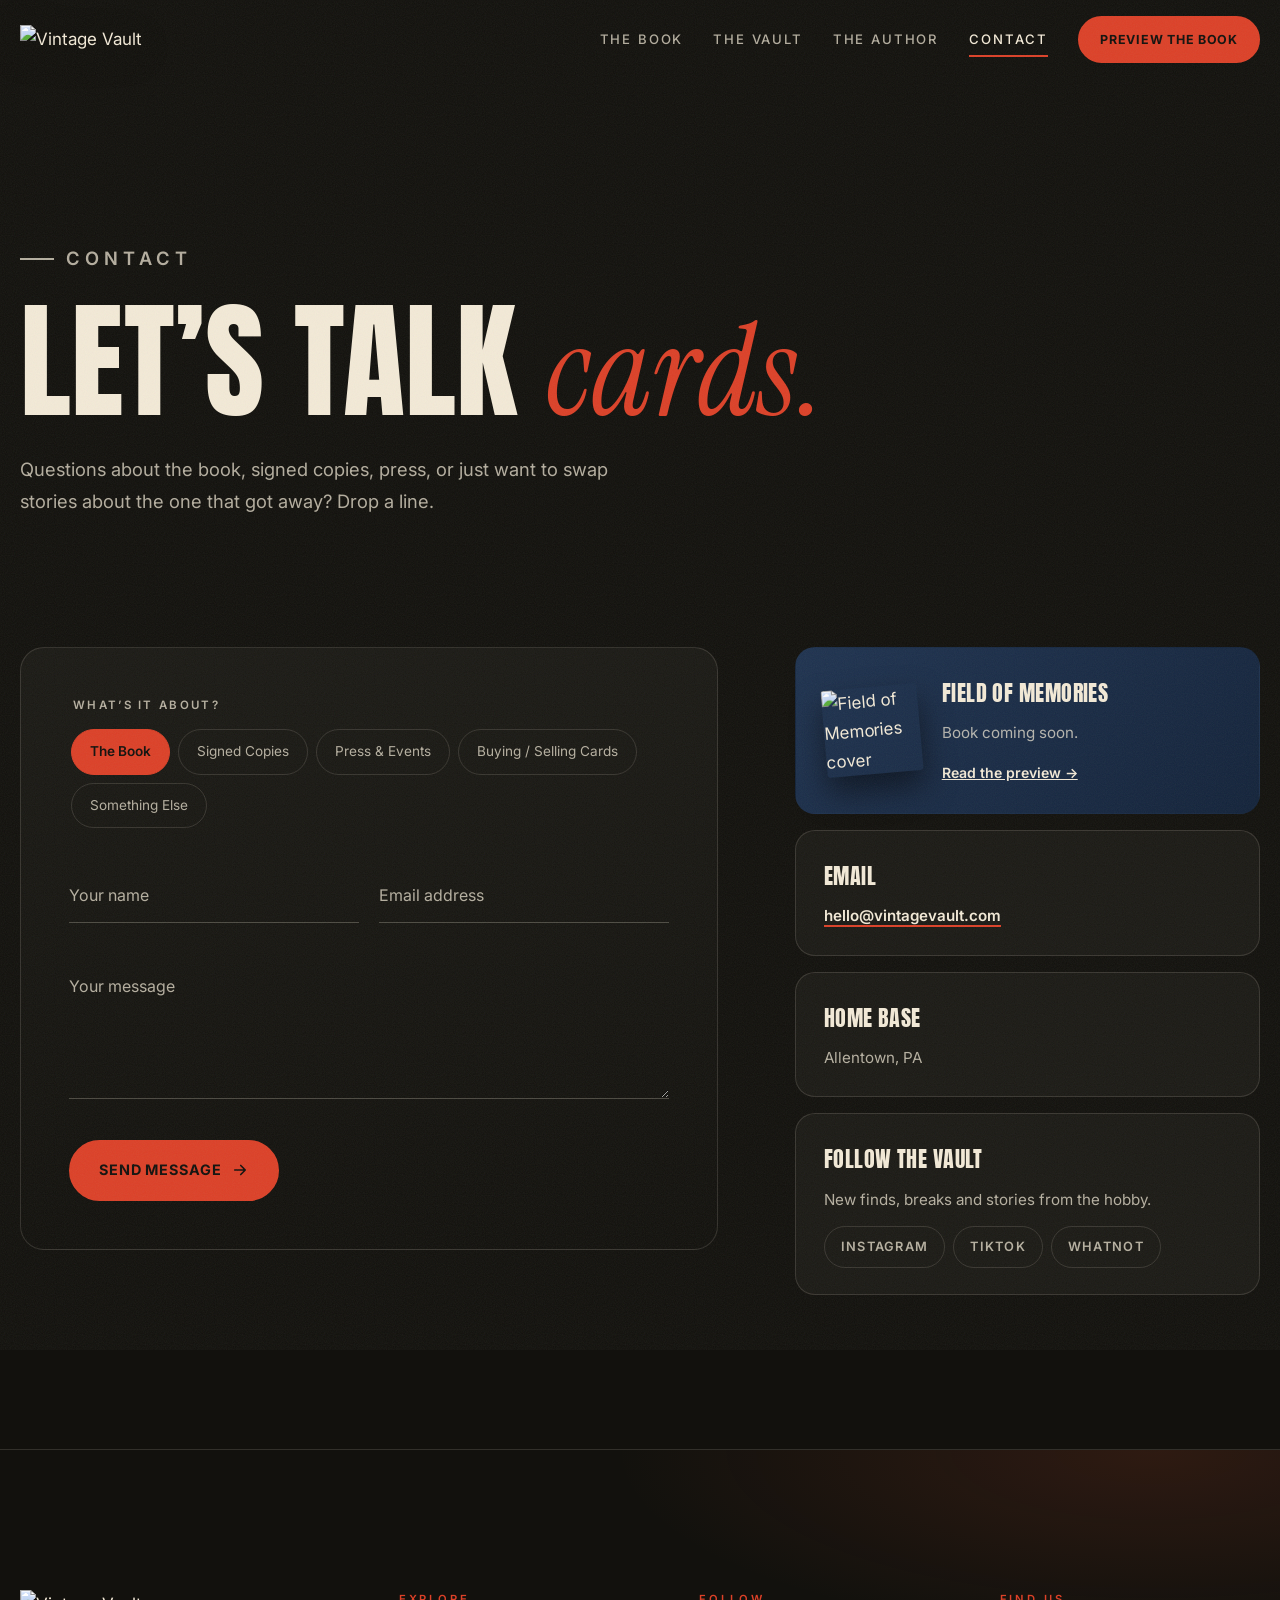
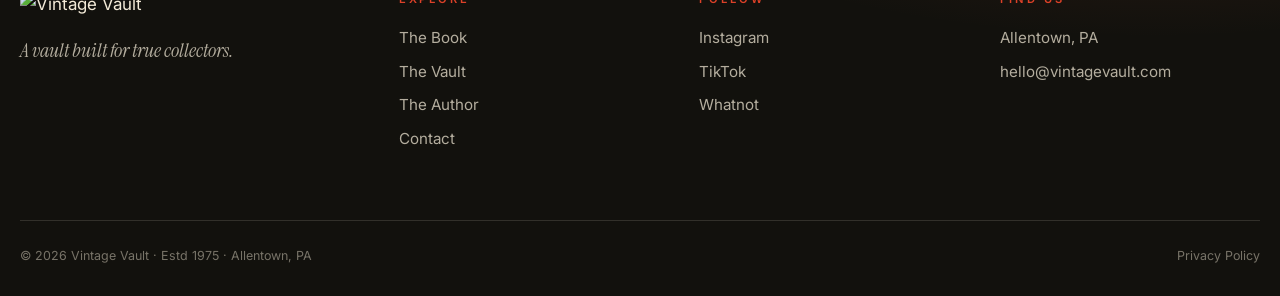
==== contact.html @ 449751b3 "Add files via upload" ====
<!doctype html>
<html lang="en">
<head>
  <meta charset="utf-8">
  <meta name="viewport" content="width=device-width, initial-scale=1">
  <title>Contact — Field of Memories | Vintage Vault</title>
  <meta name="description" content="Get in touch with Vintage Vault about Field of Memories — book questions, signed copies, press and collecting.">
  <meta name="theme-color" content="#12110d">
  <link rel="icon" href="Assets/web/favicon.png">
  <link rel="preconnect" href="https://fonts.googleapis.com">
  <link rel="preconnect" href="https://fonts.gstatic.com" crossorigin>
  <link href="https://fonts.googleapis.com/css2?family=Anton&family=Instrument+Serif:ital@0;1&family=Inter:wght@400;500;600;700&display=swap" rel="stylesheet">
  <link rel="stylesheet" href="styles.css">
</head>
<body>

  <header class="site-header">
    <div class="wrap">
      <a class="brand" href="index.html" aria-label="Vintage Vault home">
        <img src="Assets/web/vv-badge.png" alt="Vintage Vault">
      </a>
      <button class="menu-toggle" aria-label="Open menu" aria-expanded="false" aria-controls="nav">
        <svg viewBox="0 0 24 24" fill="none" stroke="currentColor" stroke-width="2" stroke-linecap="round"><path d="M4 7h16M4 12h16M4 17h16"/></svg>
      </button>
      <nav class="nav" id="nav">
        <a href="index.html#book">The Book</a>
        <a href="index.html#vault">The Vault</a>
        <a href="index.html#author">The Author</a>
        <a href="contact.html" aria-current="page">Contact</a>
        <a class="btn" href="https://www.dropbox.com/scl/fi/o3pmnzwro0rqeu3ep0iyh/FieldofMemories_TEASER.pdf?rlkey=s6azhcti1goe1i5dv93gu29vc&st=ecki05bc&dl=0" target="_blank" rel="noopener">Preview the Book</a>
      </nav>
    </div>
  </header>

  <main>
    <section class="page-hero">
      <div class="bg" style="background-image:url('https://images.squarespace-cdn.com/content/v1/690228b440f75e406c0a7e07/524ca3c7-4ec6-43af-a282-f2e9a9daa5c9/philip-strong-4JJiKVUoGm8-unsplash.jpg?format=2500w')"></div>
      <div class="wrap">
        <p class="kicker reveal">Contact</p>
        <h1 class="reveal d1">Let’s talk <em>cards.</em></h1>
        <p class="reveal d2">Questions about the book, signed copies, press, or just want to swap stories about the one that got away? Drop a line.</p>
      </div>
    </section>

    <section class="section" style="padding-top:20px">
      <div class="wrap contact-grid">
        <div>
          <!-- TODO: connect to a form service (e.g. Formspree) — set action="https://formspree.io/f/XXXX" method="POST" and remove data-demo-form -->
          <form class="contact-form reveal" data-demo-form data-success="Thanks! Your message is in the dugout — we’ll get back to you soon.">
            <fieldset class="topics">
              <legend>What’s it about?</legend>
              <label><input type="radio" name="topic" value="The book" checked><span>The Book</span></label>
              <label><input type="radio" name="topic" value="Signed copies"><span>Signed Copies</span></label>
              <label><input type="radio" name="topic" value="Press & events"><span>Press &amp; Events</span></label>
              <label><input type="radio" name="topic" value="Buying / selling cards"><span>Buying / Selling Cards</span></label>
              <label><input type="radio" name="topic" value="Something else"><span>Something Else</span></label>
            </fieldset>

            <div class="field-row">
              <div class="field">
                <input id="name" name="name" type="text" placeholder=" " required autocomplete="name">
                <label for="name">Your name</label>
              </div>
              <div class="field">
                <input id="email" name="email" type="email" placeholder=" " required autocomplete="email">
                <label for="email">Email address</label>
              </div>
            </div>
            <div class="field">
              <textarea id="message" name="message" placeholder=" " required></textarea>
              <label for="message">Your message</label>
            </div>
            <button class="btn" type="submit">
              Send Message
              <svg viewBox="0 0 24 24" fill="none" stroke="currentColor" stroke-width="2.2" stroke-linecap="round" stroke-linejoin="round"><path d="M5 12h14M13 6l6 6-6 6"/></svg>
            </button>
          </form>
          <p class="form-msg" role="status" aria-live="polite"></p>
        </div>

        <aside class="contact-side">
          <div class="side-card book reveal d1">
            <img src="https://images.squarespace-cdn.com/content/v1/690228b440f75e406c0a7e07/e2e58f80-d996-4e9e-abbd-c59428d1582c/FieldofMemories_Cover_v04_RGB.jpg?format=300w" alt="Field of Memories cover">
            <div>
              <h3>Field of Memories</h3>
              <p>Book coming soon.</p>
              <a href="https://www.dropbox.com/scl/fi/o3pmnzwro0rqeu3ep0iyh/FieldofMemories_TEASER.pdf?rlkey=s6azhcti1goe1i5dv93gu29vc&st=ecki05bc&dl=0" target="_blank" rel="noopener">Read the preview →</a>
            </div>
          </div>
          <div class="side-card reveal d2">
            <h3>Email</h3>
            <p><a class="big" href="mailto:hello@vintagevault.com">hello@vintagevault.com</a></p>
          </div>
          <div class="side-card reveal d2">
            <h3>Home Base</h3>
            <p>Allentown, PA</p>
          </div>
          <div class="side-card reveal d3">
            <h3>Follow the Vault</h3>
            <p>New finds, breaks and stories from the hobby.</p>
            <ul class="socials">
              <li><a href="#" data-todo="instagram">Instagram</a></li>
              <li><a href="#" data-todo="tiktok">TikTok</a></li>
              <li><a href="https://www.whatnot.com/s/THfKXav6" target="_blank" rel="noopener">Whatnot</a></li>
            </ul>
          </div>
        </aside>
      </div>
    </section>
  </main>

  <footer class="site-footer">
    <div class="wrap">
      <div class="footer-main" style="padding-top:0">
        <div>
          <img class="footer-badge" src="Assets/web/vv-badge.png" alt="Vintage Vault">
          <p class="tagline">A vault built for true collectors.</p>
        </div>
        <div>
          <h4>Explore</h4>
          <ul>
            <li><a href="index.html#book">The Book</a></li>
            <li><a href="index.html#vault">The Vault</a></li>
            <li><a href="index.html#author">The Author</a></li>
            <li><a href="contact.html">Contact</a></li>
          </ul>
        </div>
        <div>
          <h4>Follow</h4>
          <ul>
            <li><a href="#" data-todo="instagram">Instagram</a></li>
            <li><a href="#" data-todo="tiktok">TikTok</a></li>
            <li><a href="https://www.whatnot.com/s/THfKXav6" target="_blank" rel="noopener">Whatnot</a></li>
          </ul>
        </div>
        <div>
          <h4>Find Us</h4>
          <ul>
            <li>Allentown, PA</li>
            <li><a href="mailto:hello@vintagevault.com">hello@vintagevault.com</a></li>
          </ul>
        </div>
      </div>
      <div class="footer-bottom">
        <span>© <span data-year></span> Vintage Vault · Estd 1975 · Allentown, PA</span>
        <a href="#">Privacy Policy</a>
      </div>
    </div>
  </footer>

  <script src="main.js"></script>
</body>
</html>
---- styles.css ----
/* ==========================================================
   Vintage Vault — Field of Memories
   Night-game theme: dark stadium, cream card stock, VV red.
   ========================================================== */

:root {
  --night: #12110d;
  --night-2: #1b1a15;
  --night-3: #25231c;
  --cream: #f3ead7;
  --cream-dim: rgba(243, 234, 215, 0.72);
  --cream-faint: rgba(243, 234, 215, 0.14);
  --red: #dc4128;          /* Vintage Vault red (from logo) */
  --red-hot: #ee5a3c;
  --vv-cream: #e0cfb9;     /* Vintage Vault cream (from logo) */
  --navy: #1f3350;         /* book cover navy */
  --gold: #e9c46a;

  --display: "Anton", "Impact", sans-serif;
  --serif: "Instrument Serif", Georgia, serif;
  --sans: "Inter", system-ui, -apple-system, sans-serif;

  --wrap: 1240px;
  --ease: cubic-bezier(.2, .7, .2, 1);
}

*, *::before, *::after { box-sizing: border-box; }
html { scroll-behavior: smooth; }
body {
  margin: 0;
  background: var(--night);
  color: var(--cream);
  font-family: var(--sans);
  font-size: 17px;
  line-height: 1.7;
  -webkit-font-smoothing: antialiased;
  overflow-x: hidden;
}
img { max-width: 100%; height: auto; display: block; }
a { color: inherit; }
button { font: inherit; }

/* Film grain over everything */
body::after {
  content: "";
  position: fixed;
  inset: -50%;
  pointer-events: none;
  z-index: 100;
  opacity: .07;
  background-image: url("data:image/svg+xml,%3Csvg xmlns='http://www.w3.org/2000/svg' width='160' height='160'%3E%3Cfilter id='n'%3E%3CfeTurbulence type='fractalNoise' baseFrequency='.9' numOctaves='3' stitchTiles='stitch'/%3E%3C/filter%3E%3Crect width='100%25' height='100%25' filter='url(%23n)'/%3E%3C/svg%3E");
  animation: grain 1.2s steps(6) infinite;
}
@keyframes grain {
  0% { transform: translate(0, 0); }
  20% { transform: translate(-3%, 2%); }
  40% { transform: translate(2%, -3%); }
  60% { transform: translate(-2%, -1%); }
  80% { transform: translate(3%, 3%); }
}

.wrap { width: min(var(--wrap), 100% - 40px); margin-inline: auto; }

/* ---------- Type helpers ---------- */
.kicker {
  display: inline-flex;
  align-items: center;
  gap: 12px;
  font-size: .74rem;
  font-weight: 600;
  letter-spacing: .28em;
  text-transform: uppercase;
  color: var(--red);
  margin: 0 0 30px;
}
.kicker::before { content: ""; width: 34px; height: 2px; background: currentColor; }

.headline {
  font-family: var(--display);
  font-weight: 400;
  text-transform: uppercase;
  line-height: .92;
  letter-spacing: .005em;
  font-size: clamp(2.8rem, 6.4vw, 5.6rem);
  margin: 0;
}
.headline em {
  font-family: var(--serif);
  font-style: italic;
  text-transform: none;
  color: var(--red);
  letter-spacing: 0;
  font-size: 1.06em;
}

/* ---------- Buttons ---------- */
.btn {
  --bg: var(--red);
  display: inline-flex;
  align-items: center;
  gap: 10px;
  padding: 16px 28px;
  border-radius: 999px;
  background: var(--bg);
  color: var(--night);
  font-weight: 700;
  font-size: .9rem;
  letter-spacing: .06em;
  text-transform: uppercase;
  text-decoration: none;
  border: 2px solid var(--bg);
  cursor: pointer;
  transition: transform .25s var(--ease), background .25s, color .25s, box-shadow .25s;
}
.btn:hover { transform: translateY(-2px); background: var(--red-hot); border-color: var(--red-hot); box-shadow: 0 12px 30px -10px rgba(216, 81, 47, .7); }
.btn svg { width: 18px; height: 18px; transition: transform .25s var(--ease); }
.btn:hover svg { transform: translateX(3px); }
.btn-line { background: transparent; color: var(--cream); border-color: var(--cream-faint); }
.btn-line:hover { background: var(--cream); color: var(--night); border-color: var(--cream); box-shadow: none; }

/* ---------- Header ---------- */
.site-header {
  position: fixed;
  inset: 0 0 auto 0;
  z-index: 50;
  padding: 16px 0;
  transition: background .35s, padding .35s, backdrop-filter .35s;
}
.site-header.scrolled {
  background: rgba(18, 17, 13, .82);
  backdrop-filter: blur(14px);
  -webkit-backdrop-filter: blur(14px);
  padding: 8px 0;
  border-bottom: 1px solid var(--cream-faint);
}
.site-header .wrap { display: flex; align-items: center; justify-content: space-between; gap: 24px; }
.brand { display: flex; align-items: center; gap: 14px; text-decoration: none; }
.brand img { width: 170px; height: auto; transition: width .45s var(--ease); filter: drop-shadow(0 8px 18px rgba(0,0,0,.45)); }
.scrolled .brand img { width: 84px; filter: none; }
.brand span {
  font-size: .7rem;
  letter-spacing: .24em;
  text-transform: uppercase;
  color: var(--cream-dim);
  line-height: 1.4;
}
.nav { display: flex; align-items: center; gap: 30px; }
.nav a:not(.btn) {
  text-decoration: none;
  font-size: .82rem;
  font-weight: 500;
  letter-spacing: .14em;
  text-transform: uppercase;
  color: var(--cream-dim);
  position: relative;
  transition: color .2s;
}
.nav a:not(.btn)::after {
  content: "";
  position: absolute; left: 0; right: 0; bottom: -6px;
  height: 2px; background: var(--red);
  transform: scaleX(0); transform-origin: left;
  transition: transform .3s var(--ease);
}
.nav a:not(.btn):hover, .nav a[aria-current="page"] { color: var(--cream); }
.nav a:not(.btn):hover::after, .nav a[aria-current="page"]::after { transform: scaleX(1); }
.nav .btn { padding: 11px 20px; font-size: .78rem; }

.menu-toggle { display: none; background: none; border: 0; color: var(--cream); padding: 8px; cursor: pointer; }
.menu-toggle svg { width: 28px; height: 28px; }

@media (max-width: 900px) {
  .brand span { display: none; }
  .menu-toggle { display: block; }
  .nav {
    position: absolute;
    top: calc(100% + 6px); left: 20px; right: 20px;
    flex-direction: column; align-items: stretch; gap: 2px;
    background: var(--night-2);
    border: 1px solid var(--cream-faint);
    border-radius: 16px;
    padding: 14px;
    box-shadow: 0 30px 60px rgba(0,0,0,.5);
    display: none;
  }
  .nav.open { display: flex; }
  .nav a:not(.btn) { padding: 12px; }
  .nav a:not(.btn)::after { display: none; }
  .nav .btn { justify-content: center; margin-top: 8px; }
}

/* ---------- Hero ---------- */
.hero {
  position: relative;
  min-height: 100vh;
  min-height: 100svh;
  display: flex;
  align-items: center;
  overflow: hidden;
  isolation: isolate;
}
.hero-bg {
  position: absolute; inset: -4%;
  z-index: -2;
  background-size: cover;
  background-position: center 35%;
  filter: grayscale(1) contrast(1.15) brightness(.55);
  transform: scale(1.06);
  animation: drift 26s ease-in-out infinite alternate;
}
@keyframes drift { to { transform: scale(1.14) translate(-1.5%, -1%); } }
.hero::before {
  /* stadium light glow + vignette */
  content: "";
  position: absolute; inset: 0; z-index: -1;
  background:
    radial-gradient(60% 50% at 72% 18%, rgba(255, 214, 160, .20), transparent 60%),
    radial-gradient(40% 40% at 20% 8%, rgba(255, 214, 160, .10), transparent 60%),
    linear-gradient(90deg, rgba(18,17,13,.92) 0%, rgba(18,17,13,.55) 55%, rgba(18,17,13,.35) 100%),
    linear-gradient(180deg, rgba(18,17,13,.4) 0%, transparent 30%, rgba(18,17,13,1) 100%);
}
.hero .wrap {
  display: grid;
  grid-template-columns: 1.15fr .85fr;
  gap: 40px;
  align-items: center;
  padding: 180px 0 90px;
}
.presents {
  display: inline-flex;
  align-items: center;
  gap: 12px;
  padding: 8px 16px 8px 8px;
  border: 1px solid var(--cream-faint);
  border-radius: 999px;
  background: rgba(18,17,13,.45);
  backdrop-filter: blur(6px);
  font-size: .72rem;
  letter-spacing: .22em;
  text-transform: uppercase;
  color: var(--cream-dim);
  margin-bottom: 26px;
}
.presents b {
  background: var(--red);
  color: var(--night);
  border-radius: 999px;
  padding: 4px 10px;
  font-weight: 700;
  letter-spacing: .14em;
}
.hero h1 {
  font-family: var(--display);
  font-weight: 400;
  text-transform: uppercase;
  line-height: .86;
  font-size: clamp(4rem, 11vw, 9.6rem);
  margin: 0;
  letter-spacing: -.005em;
}
.hero h1 .outline {
  display: block;
  color: transparent;
  -webkit-text-stroke: 2px var(--cream);
  margin-bottom: .1em;
}
.hero h1 .fill { display: block; color: var(--red); }
.hero-tag {
  font-family: var(--serif);
  font-style: italic;
  font-size: clamp(1.5rem, 2.6vw, 2.2rem);
  line-height: 1.2;
  margin: 26px 0 36px;
  color: var(--cream);
  max-width: 18em;
}
.hero-ctas { display: flex; gap: 14px; flex-wrap: wrap; }

.hero-book {
  perspective: 1400px;
  justify-self: center;
  width: min(400px, 100%);
  position: relative;
}
.hero-book::before {
  content: "";
  position: absolute; inset: 10% -10% -10%;
  background: radial-gradient(closest-side, rgba(216,81,47,.55), transparent);
  filter: blur(30px);
  z-index: -1;
}
.hero-book .tilt {
  transform-style: preserve-3d;
  transform: rotateY(-14deg) rotateX(4deg) rotateZ(2deg);
  transition: transform .6s var(--ease);
  animation: float 6s ease-in-out infinite;
}
@keyframes float { 50% { translate: 0 -12px; } }
.hero-book img {
  border-radius: 4px 8px 8px 4px;
  box-shadow:
    -1px 0 0 rgba(255,255,255,.2) inset,
    30px 40px 60px -20px rgba(0,0,0,.8),
    8px 10px 20px rgba(0,0,0,.4);
}
.hero-book .shine {
  position: absolute; inset: 0;
  border-radius: 4px 8px 8px 4px;
  background: linear-gradient(115deg, transparent 30%, rgba(255,255,255,.22) 48%, transparent 62%);
  mix-blend-mode: screen;
  pointer-events: none;
}
.scroll-cue {
  position: absolute;
  left: 50%; bottom: 26px;
  translate: -50% 0;
  font-size: .68rem;
  letter-spacing: .3em;
  text-transform: uppercase;
  color: var(--cream-dim);
  display: flex; flex-direction: column; align-items: center; gap: 10px;
}
.scroll-cue::after {
  content: "";
  width: 1px; height: 40px;
  background: linear-gradient(var(--cream), transparent);
  animation: cue 2s ease-in-out infinite;
  transform-origin: top;
}
@keyframes cue { 0% { transform: scaleY(0); } 50% { transform: scaleY(1); } 100% { transform: scaleY(1); opacity: 0; } }

@media (max-width: 900px) {
  .hero .wrap { grid-template-columns: 1fr; text-align: left; padding-top: 120px; }
  .hero-book { width: min(280px, 70%); justify-self: start; margin-top: 10px; }
  .scroll-cue { display: none; }
}

/* ---------- Ticker ---------- */
.ticker {
  background: var(--red);
  color: var(--night);
  overflow: hidden;
  transform: rotate(-1.5deg);
  margin: -24px -10px 0;
  position: relative;
  z-index: 5;
  box-shadow: 0 20px 40px -20px rgba(0,0,0,.8);
}
.ticker-track { display: flex; width: max-content; animation: ticker 40s linear infinite; }
.ticker span {
  font-family: var(--display);
  font-size: clamp(1.1rem, 2vw, 1.5rem);
  letter-spacing: .04em;
  text-transform: uppercase;
  padding: 14px 0;
  white-space: nowrap;
  display: inline-flex;
  align-items: center;
}
.ticker span::after {
  content: "";
  width: 18px; height: 18px;
  margin: 0 30px;
  background: var(--night);
  clip-path: polygon(50% 0, 100% 50%, 50% 100%, 0 50%);  /* baseball diamond */
}
@keyframes ticker { to { transform: translateX(-50%); } }

/* ---------- Sections ---------- */
.section { padding: clamp(90px, 12vw, 160px) 0; position: relative; }

/* ---------- The Book ---------- */
.book-grid {
  display: grid;
  grid-template-columns: .9fr 1.1fr;
  gap: clamp(40px, 7vw, 110px);
  align-items: start;
}
.book-intro { position: sticky; top: 120px; }
.book-intro p {
  font-size: 1.1rem;
  color: var(--cream-dim);
  margin: 26px 0 34px;
  max-width: 30em;
}
.scorecard {
  border: 1px solid var(--cream-faint);
  border-radius: 20px;
  overflow: hidden;
  background: linear-gradient(180deg, var(--night-2), var(--night));
}
.scorecard-head {
  display: flex; justify-content: space-between; align-items: center;
  padding: 18px 26px;
  border-bottom: 1px solid var(--cream-faint);
  font-size: .72rem; letter-spacing: .24em; text-transform: uppercase; color: var(--cream-dim);
}
.scorecard-head .dots { display: flex; gap: 6px; }
.scorecard-head .dots i { width: 8px; height: 8px; border-radius: 50%; background: var(--cream-faint); }
.scorecard-head .dots i:first-child { background: var(--red); }
.inning {
  display: grid;
  grid-template-columns: 90px 1fr;
  gap: 20px;
  padding: 28px 26px;
  border-bottom: 1px solid var(--cream-faint);
  transition: background .3s;
}
.inning:last-child { border-bottom: 0; }
.inning:hover { background: rgba(216,81,47,.07); }
.inning .no {
  font-family: var(--display);
  font-size: 3.4rem;
  line-height: .9;
  color: transparent;
  -webkit-text-stroke: 1.5px var(--red);
  transition: color .3s;
}
.inning:hover .no { color: var(--red); }
.inning h3 {
  font-family: var(--display);
  font-weight: 400;
  text-transform: uppercase;
  font-size: 1.5rem;
  letter-spacing: .02em;
  margin: 0 0 6px;
  line-height: 1.1;
}
.inning p { margin: 0; color: var(--cream-dim); font-size: .98rem; }

@media (max-width: 900px) {
  .book-grid { grid-template-columns: 1fr; }
  .book-intro { position: static; }
  .inning { grid-template-columns: 64px 1fr; }
  .inning .no { font-size: 2.6rem; }
}

/* ---------- The Vault (gallery) ---------- */
.vault {
  background:
    radial-gradient(70% 50% at 50% 0%, rgba(216,81,47,.16), transparent 70%),
    var(--night-2);
  border-block: 1px solid var(--cream-faint);
  overflow: hidden;
}
.vault-head {
  display: flex;
  justify-content: space-between;
  align-items: end;
  gap: 30px;
  flex-wrap: wrap;
  margin-bottom: 54px;
}
.vault-head p { max-width: 30em; color: var(--cream-dim); margin: 18px 0 0; }
.filters { display: flex; gap: 8px; flex-wrap: wrap; }
.filters button {
  background: transparent;
  color: var(--cream-dim);
  border: 1px solid var(--cream-faint);
  padding: 10px 18px;
  border-radius: 999px;
  font-size: .78rem;
  font-weight: 600;
  letter-spacing: .12em;
  text-transform: uppercase;
  cursor: pointer;
  transition: all .25s;
}
.filters button:hover { color: var(--cream); border-color: var(--cream-dim); }
.filters button[aria-pressed="true"] { background: var(--cream); color: var(--night); border-color: var(--cream); }

.card-grid {
  display: grid;
  grid-template-columns: repeat(6, 1fr);
  gap: clamp(18px, 2.4vw, 34px);
  perspective: 1200px;
}
@media (max-width: 1100px) { .card-grid { grid-template-columns: repeat(3, 1fr); } }
@media (max-width: 560px)  { .card-grid { grid-template-columns: repeat(2, 1fr); } }
.vcard {
  position: relative;
  background: none;
  border: 0;
  padding: 0;
  cursor: pointer;
  text-align: left;
  color: inherit;
  transform-style: preserve-3d;
  transition: opacity .4s, transform .4s;
}
.vcard.hide { display: none; }
.vcard .face {
  position: relative;
  border-radius: 10px;
  overflow: hidden;
  aspect-ratio: 5 / 7;
  background: var(--night-3);
  transform: rotateX(var(--rx, 0deg)) rotateY(var(--ry, 0deg));
  transition: transform .5s var(--ease), box-shadow .5s var(--ease);
  box-shadow: 0 20px 40px -20px rgba(0,0,0,.9);
  will-change: transform;
}
.vcard:hover .face, .vcard:focus-visible .face {
  transition: transform .08s linear, box-shadow .4s;
  box-shadow: 0 40px 70px -24px rgba(0,0,0,.95), 0 0 0 1px rgba(255,255,255,.08);
}
.vcard .face img { width: 100%; height: 100%; object-fit: cover; }
.vcard .glare {
  /* holographic sheen follows the cursor */
  position: absolute; inset: 0;
  background:
    radial-gradient(circle at var(--gx, 50%) var(--gy, 50%), rgba(255,255,255,.45), transparent 45%),
    linear-gradient(125deg, rgba(255,0,128,.0) 20%, rgba(255,120,80,.18) 40%, rgba(120,200,255,.18) 60%, rgba(255,255,255,0) 80%);
  mix-blend-mode: overlay;
  opacity: 0;
  transition: opacity .35s;
  pointer-events: none;
}
.vcard:hover .glare, .vcard:focus-visible .glare { opacity: 1; }
.vcard:focus-visible { outline: none; }
.vcard:focus-visible .face { outline: 3px solid var(--red); outline-offset: 4px; }
.vcard .meta { margin-top: 16px; display: flex; justify-content: space-between; align-items: baseline; gap: 10px; }
.vcard .meta strong {
  font-family: var(--display);
  font-weight: 400;
  text-transform: uppercase;
  font-size: 1.2rem;
  letter-spacing: .02em;
  line-height: 1.1;
}
.vcard .meta span { font-size: .78rem; color: var(--cream-dim); letter-spacing: .1em; white-space: nowrap; }
.vault-foot { margin-top: 60px; text-align: center; color: var(--cream-dim); font-size: .95rem; }
.vault-foot a { color: var(--red); font-weight: 600; }

/* Lightbox */
.lightbox {
  position: fixed; inset: 0;
  z-index: 200;
  display: grid;
  place-items: center;
  padding: 20px;
  background: rgba(10, 9, 7, .9);
  backdrop-filter: blur(10px);
  -webkit-backdrop-filter: blur(10px);
  opacity: 0;
  visibility: hidden;
  transition: opacity .35s, visibility .35s;
}
.lightbox.open { opacity: 1; visibility: visible; }
.lb-inner {
  display: grid;
  grid-template-columns: auto 1fr;
  gap: clamp(30px, 5vw, 70px);
  align-items: center;
  max-width: 980px;
  width: 100%;
}
.flip {
  width: min(360px, 42vw);
  aspect-ratio: 5 / 7;
  perspective: 1600px;
  cursor: pointer;
  background: none; border: 0; padding: 0;
}
.flip-inner {
  position: relative;
  width: 100%; height: 100%;
  transform-style: preserve-3d;
  transition: transform .9s var(--ease);
}
.flip.flipped .flip-inner { transform: rotateY(180deg); }
.flip-front, .flip-back {
  position: absolute; inset: 0;
  backface-visibility: hidden;
  -webkit-backface-visibility: hidden;
  border-radius: 12px;
  overflow: hidden;
  box-shadow: 0 50px 100px -30px rgba(0,0,0,1);
}
.flip-front img { width: 100%; height: 100%; object-fit: cover; }
.flip-back {
  transform: rotateY(180deg);
  /* old-school cardboard card back */
  background:
    repeating-linear-gradient(0deg, rgba(0,0,0,.035) 0 2px, transparent 2px 4px),
    #d9b99a;
  color: #2b1f16;
  padding: 22px;
  display: flex;
  flex-direction: column;
  text-align: left;
  border: 10px solid #efe4cf;
}
.flip-back .cb-top {
  display: flex; justify-content: space-between; align-items: center;
  border-bottom: 2px solid #2b1f16;
  padding-bottom: 10px; margin-bottom: 14px;
}
.flip-back .cb-no {
  background: var(--red); color: #fff;
  font-family: var(--display); font-size: 1.1rem;
  width: 44px; height: 44px; border-radius: 50%;
  display: grid; place-items: center;
}
.flip-back h4 { font-family: var(--display); font-weight: 400; text-transform: uppercase; font-size: 1.6rem; margin: 0; line-height: 1; }
.flip-back dl { margin: 0; display: grid; grid-template-columns: auto 1fr; gap: 8px 14px; font-size: .88rem; }
.flip-back dt { font-weight: 700; text-transform: uppercase; letter-spacing: .08em; font-size: .72rem; padding-top: 3px; }
.flip-back dd { margin: 0; }
.flip-back .cb-note { margin-top: auto; font-family: var(--serif); font-style: italic; font-size: 1.05rem; line-height: 1.35; border-top: 2px solid #2b1f16; padding-top: 12px; }
.flip-back .cb-brand { font-size: .62rem; letter-spacing: .24em; text-transform: uppercase; margin-top: 10px; opacity: .7; }

.lb-info .kicker { margin-bottom: 12px; }
.lb-info h3 { font-family: var(--display); font-weight: 400; text-transform: uppercase; font-size: clamp(2.2rem, 5vw, 3.8rem); line-height: .95; margin: 0 0 10px; }
.lb-info .sub { font-family: var(--serif); font-style: italic; font-size: 1.4rem; color: var(--cream-dim); margin: 0 0 24px; }
.lb-info p.hint { font-size: .85rem; color: var(--cream-dim); display: flex; gap: 8px; align-items: center; }
.lb-nav { display: flex; gap: 10px; margin-top: 28px; }
.lb-btn {
  width: 52px; height: 52px; border-radius: 50%;
  border: 1px solid var(--cream-faint);
  background: transparent; color: var(--cream);
  display: grid; place-items: center; cursor: pointer;
  transition: background .2s, color .2s;
}
.lb-btn:hover { background: var(--cream); color: var(--night); }
.lb-btn svg { width: 20px; height: 20px; }
.lb-close { position: absolute; top: 20px; right: 20px; }

@media (max-width: 760px) {
  .lb-inner { grid-template-columns: 1fr; justify-items: center; text-align: center; gap: 24px; }
  .flip { width: min(280px, 70vw); }
  .lb-info .kicker::before { display: none; }
  .lb-nav, .lb-info p.hint { justify-content: center; }
}

/* ---------- Photo band ---------- */
.band {
  position: relative;
  min-height: clamp(420px, 60vw, 720px);
  display: grid;
  place-items: end center;
  padding-bottom: clamp(50px, 7vw, 100px);
  text-align: center;
  overflow: hidden;
  isolation: isolate;
}
.band img {
  position: absolute; inset: 0;
  width: 100%; height: 120%;
  object-fit: cover;
  object-position: center 30%;
  filter: grayscale(1) contrast(1.1) brightness(.5);
  z-index: -2;
  will-change: transform;
}
.band::after {
  content: ""; position: absolute; inset: 0; z-index: -1;
  background:
    linear-gradient(180deg, transparent 45%, rgba(18,17,13,.75) 100%),
    radial-gradient(ellipse at center, transparent 20%, var(--night) 85%);
}
.band blockquote { margin: 0; padding: 0 20px; max-width: 980px; }
.band blockquote p {
  font-family: var(--serif);
  font-style: italic;
  font-size: clamp(2rem, 5vw, 4rem);
  line-height: 1.1;
  margin: 0;
}
.band blockquote p span { color: var(--red); }
.band cite { display: block; margin-top: 24px; font-style: normal; font-size: .75rem; letter-spacing: .28em; text-transform: uppercase; color: var(--cream-dim); }

/* ---------- Author ---------- */
.author-grid {
  display: grid;
  grid-template-columns: .75fr 1.25fr;
  gap: clamp(40px, 7vw, 110px);
  align-items: start;
}
.author-photo { position: sticky; top: 120px; }
.author-copy .lede {
  font-family: var(--serif);
  font-size: clamp(1.5rem, 2.4vw, 1.95rem);
  line-height: 1.35;
  margin: 30px 0 30px;
  color: var(--cream);
}
.author-copy p { color: var(--cream-dim); margin: 0 0 22px; }
.author-copy .pull {
  margin: 44px 0;
  padding: 30px 0;
  border-block: 1px solid var(--cream-faint);
  font-family: var(--display);
  text-transform: uppercase;
  font-size: clamp(1.6rem, 3vw, 2.4rem);
  line-height: 1.05;
  color: var(--cream);
}
.author-copy .pull span { color: var(--red); }
.sig {
  margin-top: 36px;
  display: flex; align-items: center; gap: 18px;
}
.sig strong { font-family: var(--serif); font-style: italic; font-weight: 400; font-size: 1.8rem; display: block; line-height: 1; }
.sig small { font-size: .72rem; letter-spacing: .22em; text-transform: uppercase; color: var(--cream-dim); }
.sig::before { content: ""; width: 50px; height: 2px; background: var(--red); }

@media (max-width: 900px) {
  .author-grid { grid-template-columns: 1fr; }
  .author-photo { position: static; width: min(320px, 84%); margin-inline: auto; }
}

/* ---------- Footer / signup ---------- */
.site-footer {
  position: relative;
  padding: clamp(90px, 11vw, 140px) 0 30px;
  border-top: 1px solid var(--cream-faint);
  background:
    radial-gradient(60% 60% at 90% 0%, rgba(216,81,47,.14), transparent 70%),
    var(--night);
  overflow: hidden;
}
.signup-block {
  display: grid;
  grid-template-columns: 1.1fr .9fr;
  gap: clamp(30px, 6vw, 80px);
  align-items: end;
  padding-bottom: clamp(70px, 9vw, 110px);
  border-bottom: 1px solid var(--cream-faint);
}
.signup-block .headline { font-size: clamp(3rem, 8vw, 7rem); }
.signup-block .headline em { display: block; margin-top: .08em; white-space: nowrap; }
.signup-block p { color: var(--cream-dim); margin: 0 0 22px; }
.signup-form {
  display: flex;
  border: 1px solid var(--cream-faint);
  border-radius: 999px;
  padding: 6px;
  background: rgba(255,255,255,.03);
  transition: border-color .25s;
}
.signup-form:focus-within { border-color: var(--red); }
.signup-form input {
  flex: 1; min-width: 0;
  background: transparent; border: 0; outline: 0;
  color: var(--cream);
  padding: 0 18px;
  font: inherit; font-size: .98rem;
}
.signup-form input::placeholder { color: rgba(243,234,215,.4); }
.signup-form .btn { padding: 14px 22px; }
.form-msg { margin: 14px 0 0; font-size: .92rem; color: var(--gold); min-height: 1.4em; }

.footer-main {
  display: grid;
  grid-template-columns: 1.3fr 1fr 1fr 1fr;
  gap: 40px;
  padding: 60px 0;
}
.footer-main .footer-badge { width: 170px; }
.footer-main h4 {
  margin: 0 0 16px;
  font-size: .7rem; font-weight: 600;
  letter-spacing: .26em; text-transform: uppercase;
  color: var(--red);
}
.footer-main ul { list-style: none; margin: 0; padding: 0; font-size: .95rem; }
.footer-main li { margin-bottom: 8px; color: var(--cream-dim); }
.footer-main a { text-decoration: none; color: var(--cream-dim); transition: color .2s; }
.footer-main a:hover { color: var(--cream); }
.footer-main .tagline { font-family: var(--serif); font-style: italic; font-size: 1.25rem; color: var(--cream-dim); margin: 18px 0 0; max-width: 14em; line-height: 1.3; }
.footer-bottom {
  display: flex; justify-content: space-between; flex-wrap: wrap; gap: 12px;
  font-size: .78rem; color: rgba(243,234,215,.45);
  padding-top: 24px;
  border-top: 1px solid var(--cream-faint);
}
.footer-bottom a { color: inherit; text-decoration: none; }
.footer-bottom a:hover { color: var(--cream); }
@media (max-width: 900px) {
  .signup-block { grid-template-columns: 1fr; }
  .footer-main { grid-template-columns: 1fr 1fr; }
  .footer-main > div:first-child { grid-column: 1 / -1; }
}
@media (max-width: 480px) {
  .signup-form { flex-direction: column; border-radius: 20px; gap: 6px; }
  .signup-form input { padding: 14px 16px; }
  .signup-form .btn { justify-content: center; }
}

/* ---------- Contact page ---------- */
.page-hero {
  position: relative;
  padding: clamp(170px, 20vw, 240px) 0 clamp(70px, 9vw, 110px);
  overflow: hidden;
  isolation: isolate;
}
.page-hero .bg {
  position: absolute; inset: 0; z-index: -2;
  background-size: cover; background-position: center 45%;
  filter: grayscale(1) brightness(.35) contrast(1.1);
}
.page-hero::after {
  content: ""; position: absolute; inset: 0; z-index: -1;
  background: linear-gradient(180deg, rgba(18,17,13,.3), var(--night));
}
.page-hero h1 {
  font-family: var(--display); font-weight: 400; text-transform: uppercase;
  font-size: clamp(3.6rem, 10vw, 8.4rem); line-height: .88; margin: 0;
}
.page-hero h1 em { font-family: var(--serif); font-style: italic; text-transform: none; color: var(--red); }
.page-hero p { max-width: 34em; margin: 26px 0 0; font-size: 1.15rem; color: var(--cream-dim); }

.contact-grid {
  display: grid;
  grid-template-columns: 1.35fr .9fr;
  gap: clamp(30px, 6vw, 80px);
  align-items: start;
}
.contact-form {
  border: 1px solid var(--cream-faint);
  border-radius: 24px;
  padding: clamp(26px, 4vw, 48px);
  background: linear-gradient(180deg, var(--night-2), var(--night));
}
.topics { display: flex; flex-wrap: wrap; gap: 8px; margin-bottom: 30px; border: 0; padding: 0; }
.topics legend { font-size: .72rem; font-weight: 600; letter-spacing: .2em; text-transform: uppercase; color: var(--cream-dim); margin-bottom: 14px; }
.topics label { cursor: pointer; }
.topics input { position: absolute; opacity: 0; pointer-events: none; }
.topics span {
  display: inline-block;
  padding: 10px 18px;
  border: 1px solid var(--cream-faint);
  border-radius: 999px;
  font-size: .85rem;
  color: var(--cream-dim);
  transition: all .2s;
}
.topics label:hover span { border-color: var(--cream-dim); color: var(--cream); }
.topics input:checked + span { background: var(--red); border-color: var(--red); color: var(--night); font-weight: 600; }
.topics input:focus-visible + span { outline: 2px solid var(--cream); outline-offset: 2px; }

.field-row { display: grid; grid-template-columns: 1fr 1fr; gap: 20px; }
.field { position: relative; margin-bottom: 26px; }
.field input, .field textarea {
  width: 100%;
  background: transparent;
  border: 0;
  border-bottom: 1px solid rgba(243,234,215,.25);
  color: var(--cream);
  font: inherit;
  font-size: 1.05rem;
  padding: 26px 0 10px;
  outline: 0;
  transition: border-color .25s;
  border-radius: 0;
}
.field textarea { min-height: 150px; resize: vertical; }
.field label {
  position: absolute; left: 0; top: 24px;
  font-size: 1rem; color: var(--cream-dim);
  pointer-events: none;
  transition: all .25s var(--ease);
}
.field input:focus, .field textarea:focus { border-color: var(--red); }
.field input:focus + label, .field input:not(:placeholder-shown) + label,
.field textarea:focus + label, .field textarea:not(:placeholder-shown) + label {
  top: 0; font-size: .7rem; letter-spacing: .2em; text-transform: uppercase; color: var(--red);
}
.contact-form .btn { margin-top: 6px; }

.contact-side { display: grid; gap: 16px; }
.side-card {
  border: 1px solid var(--cream-faint);
  border-radius: 20px;
  padding: 26px 28px;
  background: var(--night-2);
}
.side-card h3 { font-family: var(--display); font-weight: 400; text-transform: uppercase; font-size: 1.4rem; margin: 0 0 8px; letter-spacing: .02em; }
.side-card p { margin: 0 0 12px; color: var(--cream-dim); font-size: .95rem; }
.side-card p:last-child { margin: 0; }
.side-card a.big { color: var(--cream); font-weight: 600; text-decoration: none; border-bottom: 2px solid var(--red); }
.side-card.book {
  display: grid; grid-template-columns: 96px 1fr; gap: 22px; align-items: center;
  background: linear-gradient(135deg, var(--navy), #13233a);
  border-color: transparent;
}
.side-card.book img { border-radius: 3px; transform: rotate(-5deg); box-shadow: 0 16px 30px rgba(0,0,0,.5); }
.side-card.book a { color: var(--cream); font-weight: 600; font-size: .88rem; }
.socials { display: flex; flex-wrap: wrap; gap: 8px; list-style: none; padding: 0; margin: 14px 0 0; }
.socials a {
  display: inline-flex; align-items: center; gap: 8px;
  padding: 9px 16px;
  border: 1px solid var(--cream-faint);
  border-radius: 999px;
  text-decoration: none;
  font-size: .8rem; font-weight: 600; letter-spacing: .1em; text-transform: uppercase;
  color: var(--cream-dim);
  transition: all .2s;
}
.socials a:hover { background: var(--cream); color: var(--night); border-color: var(--cream); }

@media (max-width: 900px) {
  .contact-grid { grid-template-columns: 1fr; }
}
@media (max-width: 560px) {
  .field-row { grid-template-columns: 1fr; gap: 0; }
}

/* ---------- Reveal on scroll ---------- */
.reveal { opacity: 0; transform: translateY(40px); transition: opacity 1s var(--ease), transform 1s var(--ease); }
.reveal.in { opacity: 1; transform: none; }
.reveal.d1 { transition-delay: .1s; }
.reveal.d2 { transition-delay: .2s; }
.reveal.d3 { transition-delay: .3s; }

@media (prefers-reduced-motion: reduce) {
  *, *::before, *::after { animation: none !important; transition-duration: .01ms !important; }
  .reveal { opacity: 1; transform: none; }
}

/* ---------- Utilities ---------- */
.sr-only { position: absolute; width: 1px; height: 1px; padding: 0; margin: -1px; overflow: hidden; clip: rect(0 0 0 0); white-space: nowrap; border: 0; }
body.is-loading { overflow: hidden; }

/* ---------- Loader: cards topple onto a stack ---------- */
.loader {
  position: fixed; inset: 0;
  z-index: 300;
  background:
    radial-gradient(50% 45% at 50% 42%, rgba(216,81,47,.22), transparent 70%),
    var(--night);
  display: grid;
  place-items: center;
  overflow: hidden;
  transition: clip-path 1s cubic-bezier(.76, 0, .24, 1);
  clip-path: inset(0 0 0 0);
}
.loader.done { clip-path: inset(0 0 100% 0); }
.loader.gone { display: none; }
.loader-stack {
  position: relative;
  width: clamp(150px, 22vw, 210px);
  aspect-ratio: 5 / 7;
  translate: 0 -30px;
}
.loader-card {
  position: absolute; inset: 0;
  border-radius: 8px;
  overflow: hidden;
  background: var(--cream) center / cover no-repeat;
  border: 5px solid #fbf6ea;
  box-shadow: 0 18px 30px -12px rgba(0,0,0,.8);
  opacity: 0;
  animation: topple .75s cubic-bezier(.3, 1.35, .5, 1) forwards;
  transform-origin: 50% 100%;
}
/* Each card flies in from above, spinning, then thuds onto the pile */
@keyframes topple {
  0%   { opacity: 0; transform: translate(var(--fx), -120vh) rotate(var(--fr)) scale(1.15); }
  15%  { opacity: 1; }
  70%  { transform: translate(var(--x), 6px) rotate(var(--r)) scale(1); }
  85%  { transform: translate(var(--x), -4px) rotate(calc(var(--r) * 1.08)); }
  100% { opacity: 1; transform: translate(var(--x), 0) rotate(var(--r)) scale(1); }
}
/* the pile shudders a little each time a card lands */
.loader-stack.thud { animation: thud .22s ease-out; }
@keyframes thud { 50% { transform: translateY(4px) scaleY(.985); } }

.loader-word {
  position: absolute;
  left: 0; right: 0;
  bottom: clamp(60px, 14vh, 130px);
  text-align: center;
  opacity: 0;
  transform: translateY(16px);
  transition: opacity .6s, transform .6s var(--ease);
}
.loader.show-word .loader-word { opacity: 1; transform: none; }
.loader-word span {
  display: block;
  font-size: .7rem; letter-spacing: .32em; text-transform: uppercase;
  color: var(--cream-dim); margin-bottom: 8px;
}
.loader-word strong {
  font-family: var(--display); font-weight: 400; text-transform: uppercase;
  font-size: clamp(2.2rem, 6vw, 4rem); line-height: 1; color: var(--cream);
}
.loader-skip {
  position: absolute; right: 20px; bottom: 20px;
  background: none; border: 1px solid var(--cream-faint);
  color: var(--cream-dim);
  padding: 8px 16px; border-radius: 999px;
  font-size: .72rem; letter-spacing: .2em; text-transform: uppercase;
  cursor: pointer;
}
.loader-skip:hover { color: var(--cream); border-color: var(--cream-dim); }

/* ---------- Small-screen polish ---------- */
@media (max-width: 560px) {
  .brand img { width: 110px; }
  .scrolled .brand img { width: 68px; }
  .vcard .meta { flex-direction: column; gap: 0; }
  .vcard .meta strong { font-size: 1.05rem; }
}

.loader-icon { width: 54px; margin: 0 auto 14px; }
.loader.show-word .loader-icon { animation: iconPop .6s var(--ease) both; }
@keyframes iconPop { from { transform: scale(.6) rotate(-12deg); opacity: 0; } }

/* ---------- Rick's baseball card ---------- */
.rick-card {
  display: block;
  width: 100%;
  max-width: 400px;
  aspect-ratio: 5 / 7;
  margin: 0 auto;
  padding: 0;
  border: 0;
  background: none;
  cursor: pointer;
  perspective: 1400px;
  color: inherit;
  text-align: left;
}
.rc-inner {
  position: relative;
  width: 100%; height: 100%;
  transform-style: preserve-3d;
  transform: rotate(-3deg) rotateX(var(--rx, 0deg)) rotateY(calc(var(--ry, 0deg) + var(--flip, 0deg)));
  transition: transform .9s var(--ease);
}
.rick-card:hover .rc-inner { transition: transform .12s linear; }
.rick-card.flipped { --flip: 180deg; }
.rick-card.flipped:hover .rc-inner { transition: transform .9s var(--ease); }
.rick-card:focus-visible { outline: none; }
.rick-card:focus-visible .rc-inner { outline: 3px solid var(--red); outline-offset: 6px; border-radius: 14px; }
.rc-front, .rc-back {
  position: absolute; inset: 0;
  backface-visibility: hidden;
  -webkit-backface-visibility: hidden;
  border-radius: 14px;
  overflow: hidden;
  box-shadow: 0 50px 90px -30px rgba(0,0,0,.95), 0 0 0 1px rgba(0,0,0,.2);
}

/* front: cream card stock around a two-tone 1975-style frame */
.rc-front { background: #f4ecd9; padding: 14px; }
.rc-frame {
  position: relative;
  height: 100%;
  border-radius: 8px;
  background: linear-gradient(180deg, var(--red) 0 58%, var(--navy) 58% 100%);
  padding: 10px 10px 0;
  display: flex;
  flex-direction: column;
}
.rc-team {
  font-family: var(--serif);
  font-style: italic;
  font-size: clamp(1.6rem, 3.2vw, 2.1rem);
  line-height: 1;
  color: #f4ecd9;
  text-align: center;
  padding: 2px 0 8px;
  text-shadow: 2px 2px 0 rgba(0,0,0,.25);
}
.rc-photo {
  position: relative;
  flex: 1;
  border: 4px solid #f4ecd9;
  border-radius: 4px;
  overflow: hidden;
  background: #2a2a2a;
}
.rc-photo img { width: 100%; height: 100%; object-fit: cover; object-position: 50% 15%; }
.rc-rookie {
  position: absolute;
  top: 10px; right: 10px;
  width: 64px; height: 64px;
  border-radius: 50%;
  background: var(--gold);
  color: var(--navy);
  display: grid;
  place-items: center;
  text-align: center;
  font-family: var(--display);
  font-size: .72rem;
  line-height: 1;
  letter-spacing: .06em;
  text-transform: uppercase;
  transform: rotate(12deg);
  box-shadow: 0 0 0 3px var(--navy), 0 0 0 5px var(--gold), 0 8px 16px rgba(0,0,0,.4);
}
.rc-ball {
  position: absolute;
  left: 2px; bottom: 54px;
  width: 72px; height: 72px;
  border-radius: 50%;
  background: #fbf7ee;
  display: grid;
  place-items: center;
  box-shadow: 0 6px 14px rgba(0,0,0,.4);
  z-index: 2;
}
.rc-ball::before, .rc-ball::after {
  /* red baseball stitching */
  content: "";
  position: absolute;
  top: 8px; bottom: 8px;
  width: 22px;
  border: 2px dashed var(--red);
  border-radius: 50%;
}
.rc-ball::before { left: -9px; border-left-color: transparent; border-top-color: transparent; border-bottom-color: transparent; }
.rc-ball::after { right: -9px; border-right-color: transparent; border-top-color: transparent; border-bottom-color: transparent; }
.rc-ball span {
  font-family: var(--display);
  font-size: .74rem;
  line-height: 1.05;
  text-align: center;
  letter-spacing: .08em;
  text-transform: uppercase;
  color: var(--navy);
}
.rc-name {
  padding: 10px 6px 12px 80px;
  color: #f4ecd9;
  line-height: 1;
}
.rc-name strong {
  display: block;
  font-family: var(--display);
  font-weight: 400;
  text-transform: uppercase;
  font-size: clamp(1.5rem, 3vw, 1.9rem);
  letter-spacing: .02em;
}
.rc-name small {
  display: block;
  margin-top: 4px;
  font-size: .62rem;
  font-weight: 700;
  letter-spacing: .22em;
  text-transform: uppercase;
  color: var(--gold);
}
.rc-logo {
  position: absolute;
  right: 12px; bottom: 12px;
  width: 34px;
  filter: drop-shadow(0 2px 3px rgba(0,0,0,.4));
}
.rc-glare {
  position: absolute; inset: 0;
  background:
    radial-gradient(circle at var(--gx, 50%) var(--gy, 30%), rgba(255,255,255,.4), transparent 45%),
    linear-gradient(125deg, transparent 25%, rgba(255,140,90,.16) 42%, rgba(120,200,255,.16) 58%, transparent 75%);
  mix-blend-mode: overlay;
  opacity: 0;
  transition: opacity .35s;
  pointer-events: none;
}
.rick-card:hover .rc-glare { opacity: 1; }

/* back: vintage cardboard */
.rc-back {
  transform: rotateY(180deg);
  background:
    repeating-linear-gradient(0deg, rgba(0,0,0,.035) 0 2px, transparent 2px 4px),
    #d9b99a;
  border: 12px solid #f4ecd9;
  color: #2b1f16;
  padding: 16px 16px 14px;
  display: flex;
  flex-direction: column;
  gap: 14px;
  font-size: .9rem;
  line-height: 1.4;
}
.rcb-head { display: flex; align-items: center; gap: 12px; border-bottom: 2px solid #2b1f16; padding-bottom: 10px; }
.rcb-no {
  flex: none;
  width: 44px; height: 44px;
  border-radius: 50%;
  background: var(--red);
  color: #fff;
  display: grid; place-items: center;
  font-family: var(--display);
  font-size: 1.15rem;
}
.rcb-head strong { display: block; font-family: var(--display); font-weight: 400; text-transform: uppercase; font-size: 1.9rem; line-height: 1; }
.rcb-head small { font-size: .62rem; font-weight: 700; letter-spacing: .18em; text-transform: uppercase; }
.rcb-home { margin: 0; font-size: .86rem; }
.rcb-stats { width: 100%; border-collapse: collapse; text-align: center; font-size: .72rem; }
.rcb-stats th { background: #2b1f16; color: #d9b99a; font-weight: 700; text-transform: uppercase; letter-spacing: .06em; padding: 6px 3px; font-size: .62rem; }
.rcb-stats td { border: 1px solid rgba(43,31,22,.45); padding: 10px 3px; font-family: var(--display); font-size: 1.2rem; }
.rcb-box { background: rgba(255,255,255,.35); border: 1px solid rgba(43,31,22,.35); padding: 12px 14px; border-radius: 4px; }
.rcb-box h5 { margin: 0 0 4px; font-family: var(--display); font-weight: 400; text-transform: uppercase; font-size: 1.1rem; letter-spacing: .04em; color: var(--red); }
.rcb-box p { margin: 0 0 6px; font-size: .88rem; }
.rcb-quote { margin: auto 0 0; font-family: var(--serif); font-style: italic; font-size: 1.25rem; line-height: 1.25; border-top: 2px solid #2b1f16; padding-top: 10px; }
.rc-hint { text-align: center; margin: 22px 0 0; font-size: .72rem; letter-spacing: .22em; text-transform: uppercase; color: var(--cream-dim); }
.rick-card { container-type: inline-size; }
@container (max-width: 360px) {
  .rc-back { font-size: .74rem; gap: 8px; padding: 12px 12px 10px; border-width: 9px; }
  .rcb-head strong { font-size: 1.35rem; }
  .rcb-no { width: 38px; height: 38px; font-size: 1rem; }
  .rcb-home { font-size: .7rem; }
  .rcb-stats th { font-size: .5rem; padding: 4px 2px; }
  .rcb-stats td { font-size: .85rem; padding: 5px 2px; }
  .rcb-box { padding: 7px 9px; }
  .rcb-box h5 { font-size: .85rem; }
  .rcb-box p { font-size: .68rem; margin-bottom: 3px; }
  .rcb-quote { font-size: .9rem; padding-top: 6px; }
  .rc-team { font-size: 1.5rem; }
  .rc-name strong { font-size: 1.35rem; }
  .rc-ball { width: 60px; height: 60px; bottom: 46px; }
  .rc-ball span { font-size: .6rem; }
  .rc-name { padding-left: 68px; }
  .rc-rookie { width: 54px; height: 54px; font-size: .62rem; }
}

/* keep section labels spaced from their headlines (beats `.x p` margin rules) */
.section p.kicker, .page-hero p.kicker, .site-footer p.kicker { margin: 0 0 30px; }
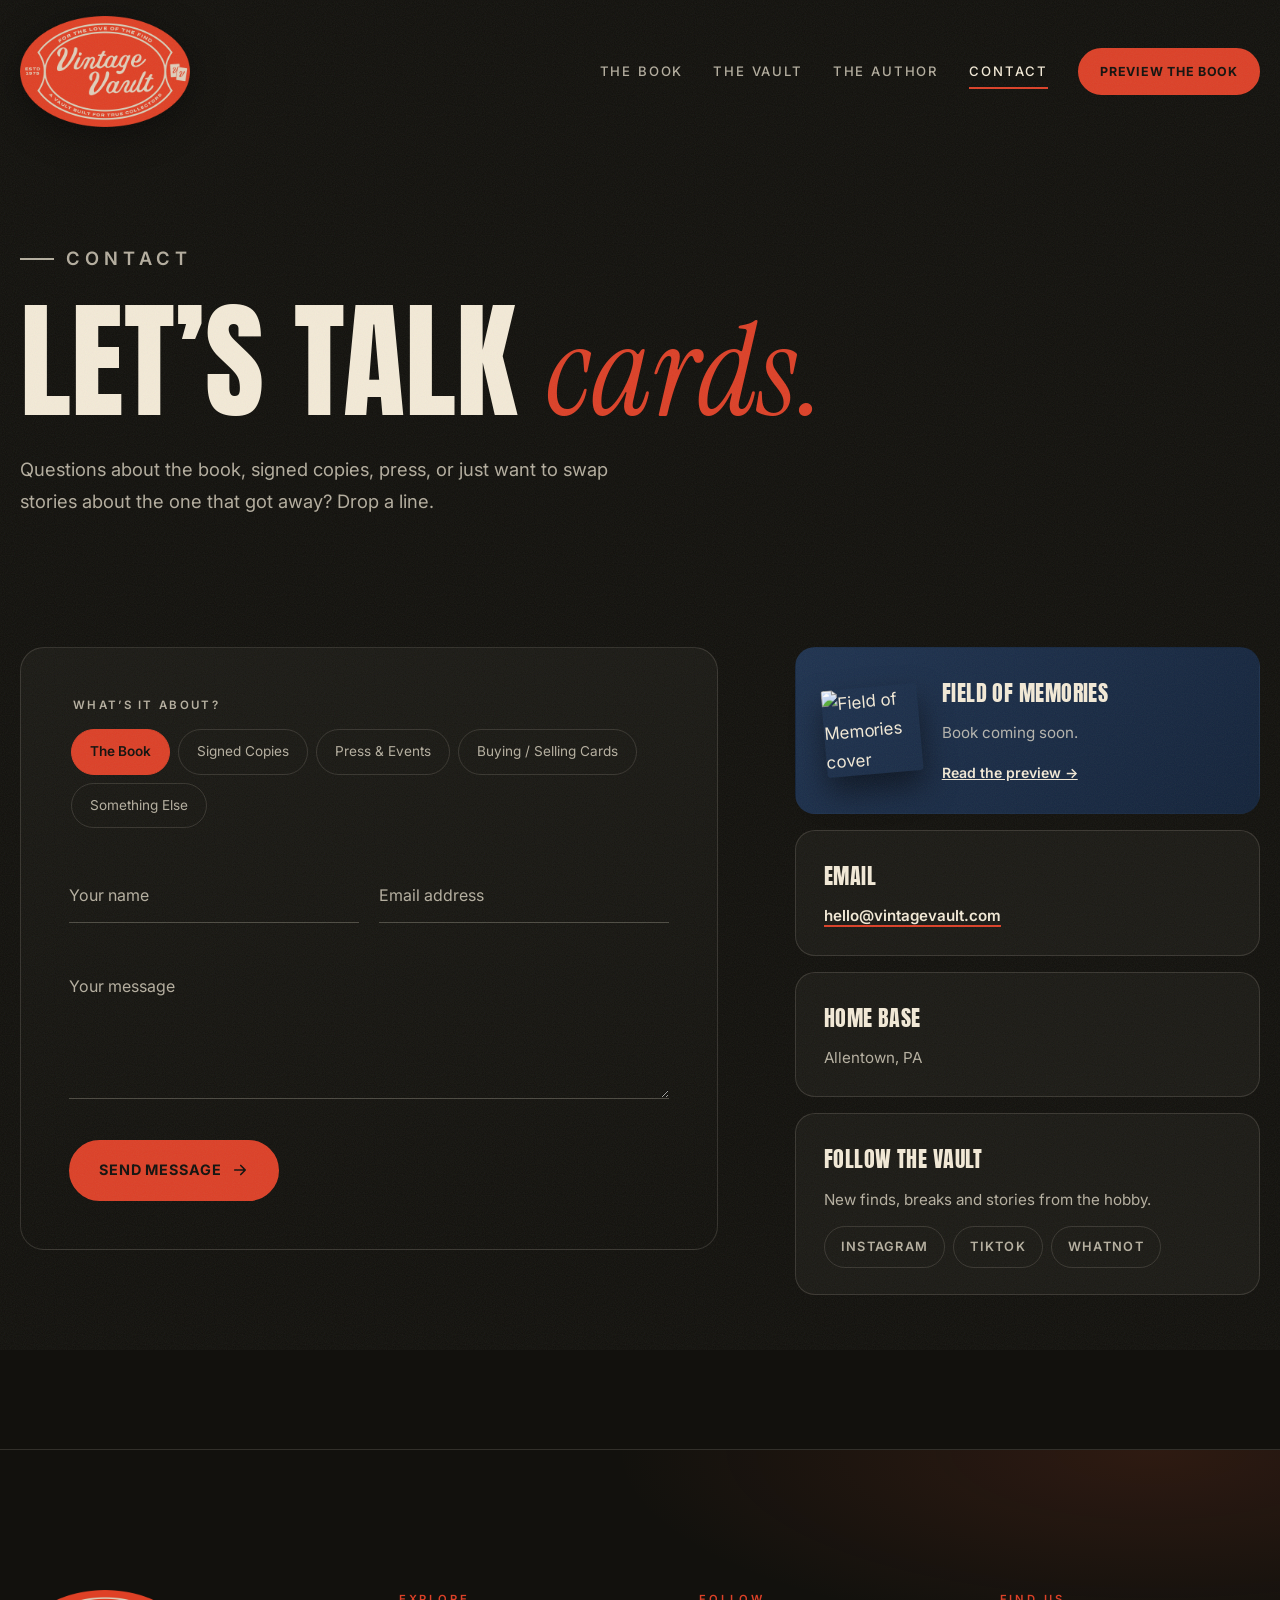
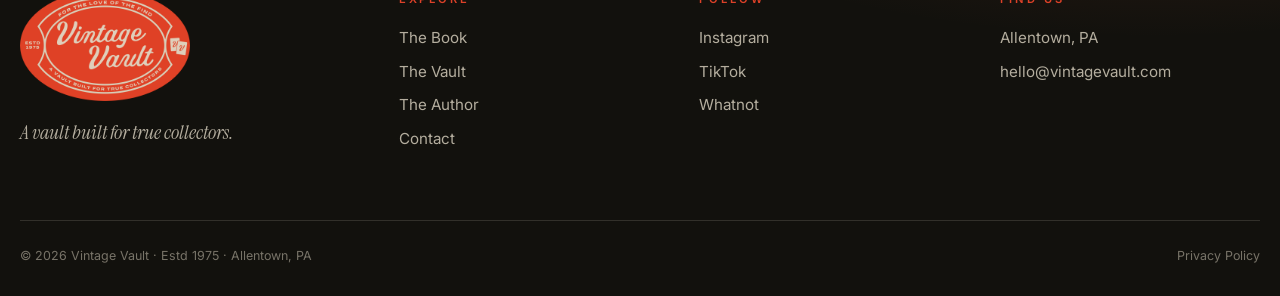
==== commit 21c48f81: "Add files via upload" ====
--- a/contact.html
+++ b/contact.html
@@ -6,7 +6,7 @@
   <title>Contact — Field of Memories | Vintage Vault</title>
   <meta name="description" content="Get in touch with Vintage Vault about Field of Memories — book questions, signed copies, press and collecting.">
   <meta name="theme-color" content="#12110d">
-  <link rel="icon" href="Assets/web/favicon.png">
+  <link rel="icon" href="favicon.png">
   <link rel="preconnect" href="https://fonts.googleapis.com">
   <link rel="preconnect" href="https://fonts.gstatic.com" crossorigin>
   <link href="https://fonts.googleapis.com/css2?family=Anton&family=Instrument+Serif:ital@0;1&family=Inter:wght@400;500;600;700&display=swap" rel="stylesheet">
@@ -17,7 +17,7 @@
   <header class="site-header">
     <div class="wrap">
       <a class="brand" href="index.html" aria-label="Vintage Vault home">
-        <img src="Assets/web/vv-badge.png" alt="Vintage Vault">
+        <img src="vv-badge.png" alt="Vintage Vault">
       </a>
       <button class="menu-toggle" aria-label="Open menu" aria-expanded="false" aria-controls="nav">
         <svg viewBox="0 0 24 24" fill="none" stroke="currentColor" stroke-width="2" stroke-linecap="round"><path d="M4 7h16M4 12h16M4 17h16"/></svg>
@@ -113,7 +113,7 @@
     <div class="wrap">
       <div class="footer-main" style="padding-top:0">
         <div>
-          <img class="footer-badge" src="Assets/web/vv-badge.png" alt="Vintage Vault">
+          <img class="footer-badge" src="vv-badge.png" alt="Vintage Vault">
           <p class="tagline">A vault built for true collectors.</p>
         </div>
         <div>
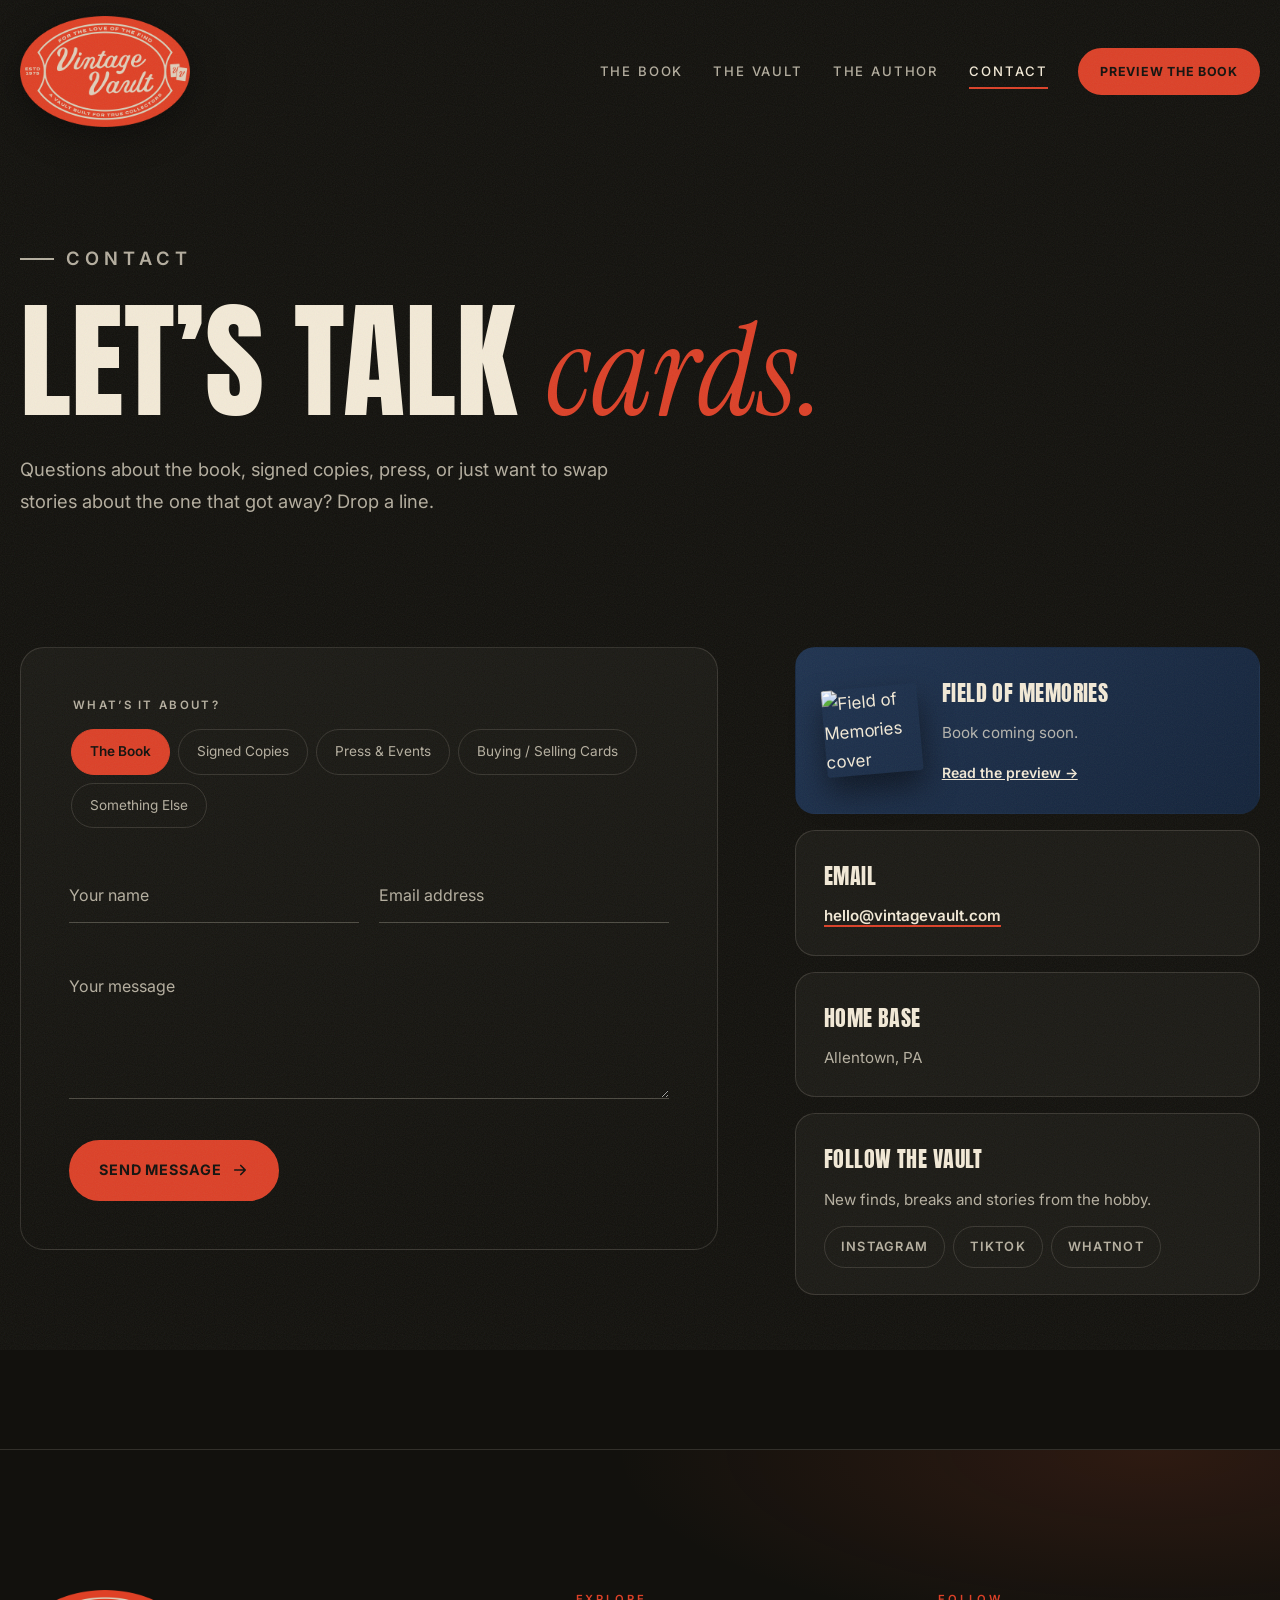
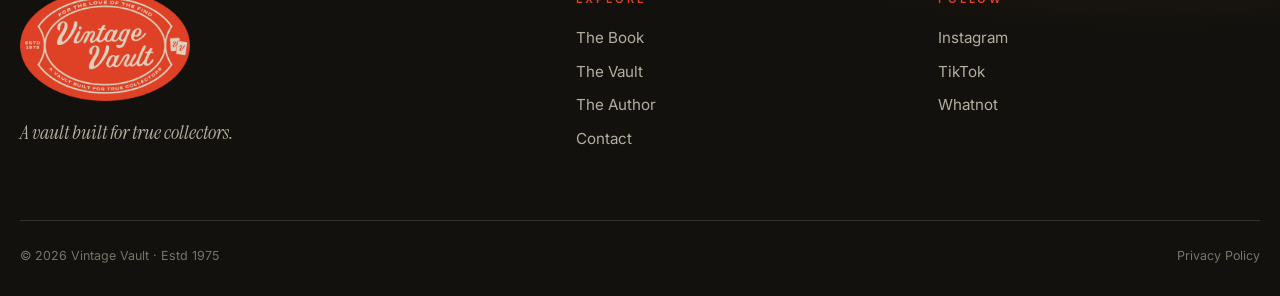
==== commit b7eaeca0: "Footer: remove Find Us and location; stop mobile page from zooming out Co-Authored-By: Claude Opus 5" ====
--- a/contact.html
+++ b/contact.html
@@ -16,18 +16,18 @@
 
   <header class="site-header">
     <div class="wrap">
-      <a class="brand" href="index.html" aria-label="Vintage Vault home">
+      <a class="brand" href="/" aria-label="Vintage Vault home">
         <img src="vv-badge.png" alt="Vintage Vault">
       </a>
       <button class="menu-toggle" aria-label="Open menu" aria-expanded="false" aria-controls="nav">
         <svg viewBox="0 0 24 24" fill="none" stroke="currentColor" stroke-width="2" stroke-linecap="round"><path d="M4 7h16M4 12h16M4 17h16"/></svg>
       </button>
       <nav class="nav" id="nav">
-        <a href="index.html#book">The Book</a>
-        <a href="index.html#vault">The Vault</a>
-        <a href="index.html#author">The Author</a>
+        <a href="/#book">The Book</a>
+        <a href="/#vault">The Vault</a>
+        <a href="/#author">The Author</a>
         <a href="contact.html" aria-current="page">Contact</a>
-        <a class="btn" href="https://www.dropbox.com/scl/fi/o3pmnzwro0rqeu3ep0iyh/FieldofMemories_TEASER.pdf?rlkey=s6azhcti1goe1i5dv93gu29vc&st=ecki05bc&dl=0" target="_blank" rel="noopener">Preview the Book</a>
+        <a class="btn" href="/#preview">Preview the Book</a>
       </nav>
     </div>
   </header>
@@ -84,7 +84,7 @@
             <div>
               <h3>Field of Memories</h3>
               <p>Book coming soon.</p>
-              <a href="https://www.dropbox.com/scl/fi/o3pmnzwro0rqeu3ep0iyh/FieldofMemories_TEASER.pdf?rlkey=s6azhcti1goe1i5dv93gu29vc&st=ecki05bc&dl=0" target="_blank" rel="noopener">Read the preview →</a>
+              <a href="/#preview">Read the preview →</a>
             </div>
           </div>
           <div class="side-card reveal d2">
@@ -119,9 +119,9 @@
         <div>
           <h4>Explore</h4>
           <ul>
-            <li><a href="index.html#book">The Book</a></li>
-            <li><a href="index.html#vault">The Vault</a></li>
-            <li><a href="index.html#author">The Author</a></li>
+            <li><a href="/#book">The Book</a></li>
+            <li><a href="/#vault">The Vault</a></li>
+            <li><a href="/#author">The Author</a></li>
             <li><a href="contact.html">Contact</a></li>
           </ul>
         </div>
@@ -133,16 +133,9 @@
             <li><a href="https://www.whatnot.com/s/THfKXav6" target="_blank" rel="noopener">Whatnot</a></li>
           </ul>
         </div>
-        <div>
-          <h4>Find Us</h4>
-          <ul>
-            <li>Allentown, PA</li>
-            <li><a href="mailto:hello@vintagevault.com">hello@vintagevault.com</a></li>
-          </ul>
-        </div>
       </div>
       <div class="footer-bottom">
-        <span>© <span data-year></span> Vintage Vault · Estd 1975 · Allentown, PA</span>
+        <span>© <span data-year></span> Vintage Vault · Estd 1975</span>
         <a href="#">Privacy Policy</a>
       </div>
     </div>
--- a/styles.css
+++ b/styles.css
@@ -25,7 +25,7 @@
 }
 
 *, *::before, *::after { box-sizing: border-box; }
-html { scroll-behavior: smooth; }
+html { scroll-behavior: smooth; overflow-x: hidden; overflow-x: clip; }   /* nothing may widen the page on phones (it made mobile zoom out) */
 body {
   margin: 0;
   background: var(--night);
@@ -529,8 +529,8 @@
   line-height: 1.1;
 }
 .vcard .meta span { font-size: .78rem; color: var(--cream-dim); letter-spacing: .1em; white-space: nowrap; }
-.vault-foot { margin-top: 60px; text-align: center; color: var(--cream-dim); font-size: .95rem; }
-.vault-foot a { color: var(--red); font-weight: 600; }
+.vault-head p.vault-more { margin-top: 10px; font-size: .95rem; }
+.vault-more a { color: var(--red); font-weight: 600; }
 
 /* Lightbox */
 .lightbox {
@@ -547,6 +547,7 @@
   transition: opacity .35s, visibility .35s;
 }
 .lightbox.open { opacity: 1; visibility: visible; }
+.lightbox[hidden] { display: none; }
 .lb-inner {
   display: grid;
   grid-template-columns: auto 1fr;
@@ -635,17 +636,18 @@
 /* ---------- Photo band ---------- */
 .band {
   position: relative;
-  min-height: clamp(420px, 60vw, 720px);
+  aspect-ratio: 16 / 9;          /* full 1920x1080-style frame */
+  min-height: 420px;             /* keeps room for the quote on phones */
   display: grid;
   place-items: end center;
-  padding-bottom: clamp(50px, 7vw, 100px);
+  padding-bottom: clamp(22px, 3.2vw, 56px);
   text-align: center;
   overflow: hidden;
   isolation: isolate;
 }
 .band img {
   position: absolute; inset: 0;
-  width: 100%; height: 120%;
+  width: 100%; height: 100%;
   object-fit: cover;
   object-position: center 30%;
   filter: grayscale(1) contrast(1.1) brightness(.5);
@@ -752,7 +754,7 @@
 
 .footer-main {
   display: grid;
-  grid-template-columns: 1.3fr 1fr 1fr 1fr;
+  grid-template-columns: 1.6fr 1fr 1fr;
   gap: 40px;
   padding: 60px 0;
 }
@@ -1221,3 +1223,51 @@
 
 /* keep section labels spaced from their headlines (beats `.x p` margin rules) */
 .section p.kicker, .page-hero p.kicker, .site-footer p.kicker { margin: 0 0 30px; }
+
+/* ---------- Look Inside: flipbook viewer ---------- */
+.book-viewer {
+  position: fixed; inset: 0;
+  z-index: 250;
+  display: flex;
+  flex-direction: column;
+  background:
+    radial-gradient(60% 55% at 50% 50%, rgba(216,81,47,.14), transparent 70%),
+    rgba(10, 9, 7, .96);
+  backdrop-filter: blur(10px);
+  -webkit-backdrop-filter: blur(10px);
+  opacity: 0;
+  transition: opacity .35s;
+}
+.book-viewer.open { opacity: 1; }
+.book-viewer[hidden] { display: none; }
+.book-viewer { touch-action: none; overscroll-behavior: contain; }   /* no page pinch/scroll behind the book */   /* closed viewer must not sit over the page */
+.bv-top {
+  display: flex; align-items: center; justify-content: space-between; gap: 16px;
+  padding: 16px clamp(16px, 3vw, 32px);
+}
+.bv-title strong { display: block; font-family: var(--display); font-weight: 400; text-transform: uppercase; font-size: 1.3rem; letter-spacing: .02em; line-height: 1.1; }
+.bv-title span { font-size: .72rem; letter-spacing: .2em; text-transform: uppercase; color: var(--cream-dim); }
+.bv-actions { display: flex; align-items: center; gap: 10px; }
+.bv-stage {
+  flex: 1;
+  min-height: 0;
+  display: flex;
+  align-items: center;
+  justify-content: center;
+  gap: clamp(8px, 2vw, 24px);
+  padding: 0 clamp(8px, 2vw, 24px);
+}
+.bv-book { flex: 0 1 auto; }
+.bv-book .page { background: #fff; overflow: hidden; }
+.bv-book .page img { width: 100%; height: 100%; object-fit: cover; display: block; user-select: none; -webkit-user-drag: none; }
+.bv-arrow { flex: none; background: rgba(18,17,13,.6); }
+.bv-arrow:disabled { opacity: .25; cursor: default; }
+.bv-hint { text-align: center; margin: 12px 0 18px; font-size: .72rem; letter-spacing: .14em; text-transform: uppercase; color: var(--cream-dim); }
+.bv-loading { color: var(--cream-dim); font-size: .85rem; letter-spacing: .2em; text-transform: uppercase; }
+@media (max-width: 700px) {
+  .bv-arrow { display: none; }
+  .bv-hint { margin-bottom: 12px; }
+}
+
+.hint-touch { display: none; }
+@media (hover: none) { .hint-desk { display: none; } .hint-touch { display: inline; } }
